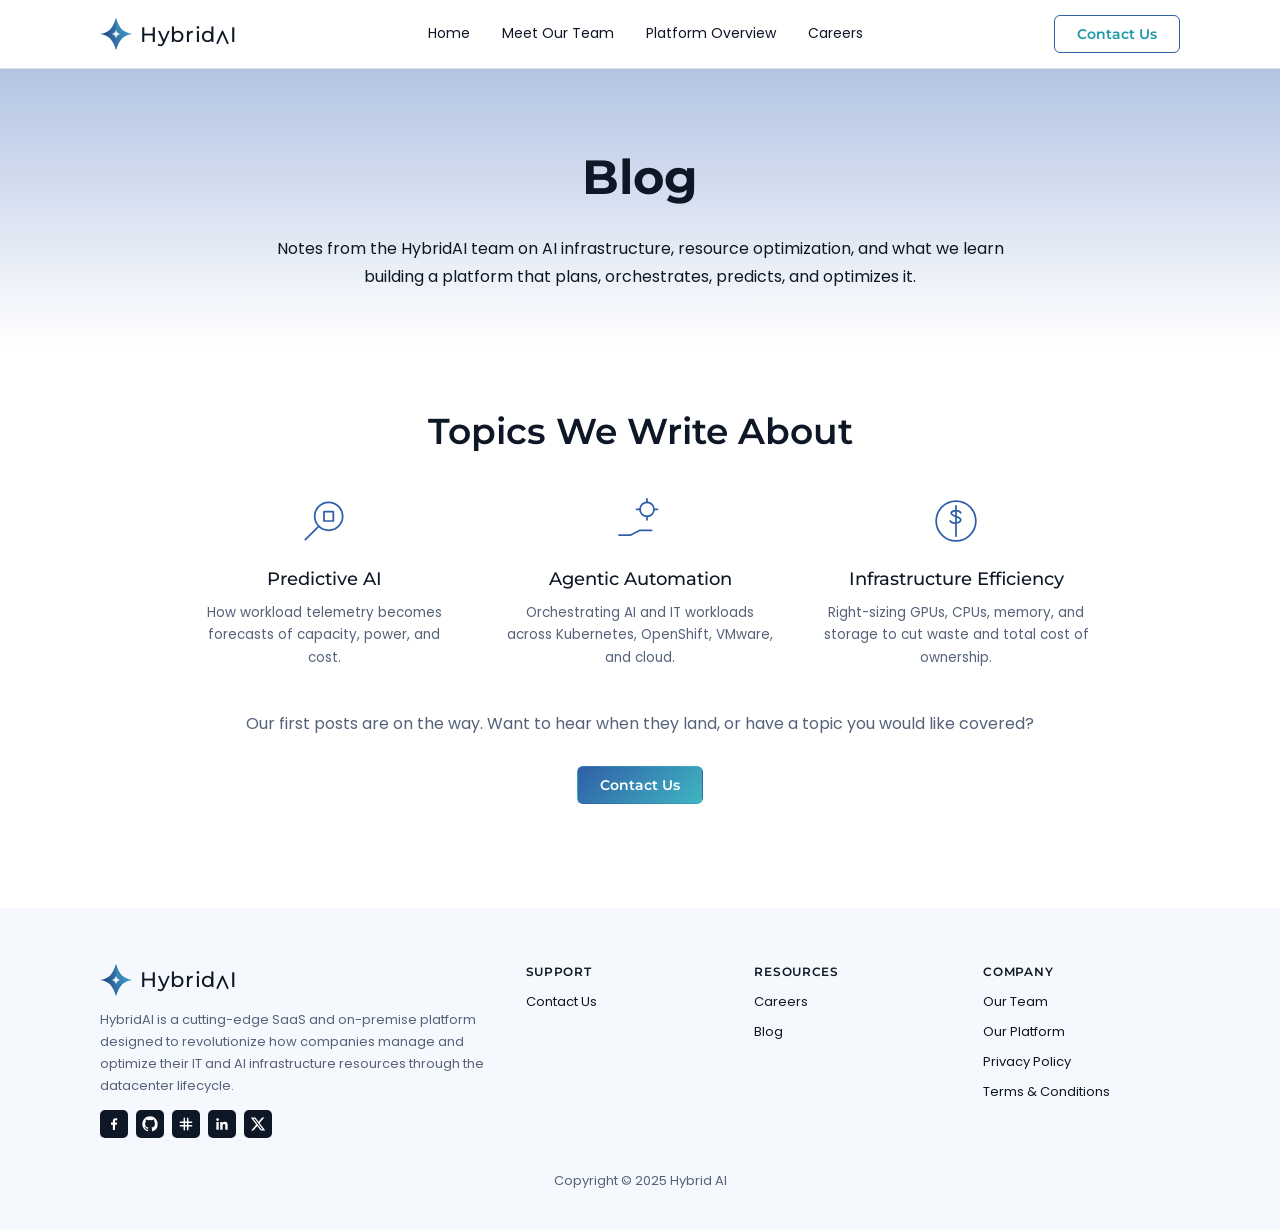
==== blog.html @ 43579c04 "Team, branding, platform, footer, blog and contact updates Co-Authored-By: Claude Sonnet 5.5 <norepl" ====
<!doctype html><html lang="en"><head><meta charset="utf-8"><meta name="viewport" content="width=device-width,initial-scale=1">
<title>Blog · HybridAI</title><meta name="description" content="Notes from the HybridAI team.">
<link rel="preconnect" href="https://fonts.googleapis.com"><link href="https://fonts.googleapis.com/css2?family=Montserrat:wght@400;500;600;700&family=Poppins:wght@400;500&display=swap" rel="stylesheet">
<link rel="stylesheet" href="assets/style.css"></head><body><a class="skip" href="#main">Skip to content</a>
<header><div class="wrap nav"><a class="logo" href="index.html"><svg width="32" height="32" viewBox="0 0 32 32" aria-hidden="true"><defs><linearGradient id="a1" x1="0" y1="0" x2="0" y2="1"><stop stop-color="#3fb5c0"/><stop offset="1" stop-color="#2f5fa8"/></linearGradient><linearGradient id="b1" x1="0" y1="0" x2="1" y2="0"><stop stop-color="#1c3f78"/><stop offset="1" stop-color="#4aa3d8"/></linearGradient></defs><path fill="url(#a1)" d="M16 0c.9 8 3.4 12.600 0 16-3.400-3.400-.9-8 0-16z" transform="rotate(0 16 16)"/><path fill="#2f5fa8" d="M16 0c1.200 8.500 5 12.500 16 16-11 3.500-14.800 7.500-16 16-1.200-8.500-5-12.500-16-16C11 12.500 14.800 8.500 16 0z" opacity=".0"/><path fill="url(#b1)" d="M32 16C23.500 17.200 19.500 21 16 32c-3.500-11-7.500-14.800-16-16 8.500-1.200 12.500-5 16-16 3.500 11 7.500 14.800 16 16z"/><path fill="url(#a1)" d="M16 0c1.200 8.500 5 12.500 16 16C23.500 17.200 19.500 21 16 32z" opacity=".55"/><path fill="#fff" opacity=".9" d="M16 11.500c.5 2.800 1.700 4 4.500 4.500-2.800.5-4 1.700-4.500 4.500-.5-2.800-1.700-4-4.500-4.500 2.800-.5 4-1.700 4.500-4.500z"/></svg><span class="wm" aria-label="HybridAI">Hybrid<svg class="lam" viewBox="0 0 14 15" aria-hidden="true"><path d="M1.500 14 7 1.500 12.500 14" fill="none" stroke="currentColor" stroke-width="2" stroke-linecap="round" stroke-linejoin="round"/></svg>I</span></a>
<button class="menu" aria-label="Menu" aria-expanded="false">☰</button><nav aria-label="Main"><ul><li><a href="index.html">Home</a></li><li><a href="team.html">Meet Our Team</a></li><li><a href="platform.html">Platform Overview</a></li><li><a href="careers.html">Careers</a></li><li class="mob"><a class="btn fill" href="contact.html#contact-form">Contact Us</a></li></ul></nav><a class="btn out" href="contact.html#contact-form">Contact Us</a></div></header>
<main id="main"><section class="band"><div class="wrap"><h1>Blog</h1><p>Notes from the HybridAI team on AI infrastructure, resource optimization, and what we learn building a platform that plans, orchestrates, predicts, and optimizes it.</p></div></section>
<div class="wrap"><section class="s"><h2>Topics We Write About</h2><div class="grid" style="max-width:900px;grid-template-columns:repeat(3,1fr)">
<div class="feat reveal"><svg viewBox="0 0 48 48"><circle cx="28" cy="20" r="12"/><path d="M19 29 8 40M24 16h8v8h-8z"/></svg><h3>Predictive AI</h3><p>How workload telemetry becomes forecasts of capacity, power, and cost.</p></div>
<div class="feat reveal"><svg viewBox="0 0 48 48"><circle cx="30" cy="14" r="6"/><path d="M30 5v3M30 20v3M21 14h3M36 14h3M6 36h10l8-4h10"/></svg><h3>Agentic Automation</h3><p>Orchestrating AI and IT workloads across Kubernetes, OpenShift, VMware, and cloud.</p></div>
<div class="feat reveal"><svg viewBox="0 0 48 48"><circle cx="24" cy="24" r="17"/><path d="M28 17c-1-2-7-3-8 0s8 3 8 6-7 4-9 1M24 11v26"/></svg><h3>Infrastructure Efficiency</h3><p>Right-sizing GPUs, CPUs, memory, and storage to cut waste and total cost of ownership.</p></div></div>
<p class="lead" style="margin-top:40px">Our first posts are on the way. Want to hear when they land, or have a topic you would like covered?</p><a class="btn fill" href="contact.html#contact-form">Contact Us</a></section></div></main>
<footer><div class="wrap"><div class="fgrid"><div><a class="logo" href="index.html"><svg width="32" height="32" viewBox="0 0 32 32" aria-hidden="true"><defs><linearGradient id="a2" x1="0" y1="0" x2="0" y2="1"><stop stop-color="#3fb5c0"/><stop offset="1" stop-color="#2f5fa8"/></linearGradient><linearGradient id="b2" x1="0" y1="0" x2="1" y2="0"><stop stop-color="#1c3f78"/><stop offset="1" stop-color="#4aa3d8"/></linearGradient></defs><path fill="url(#a2)" d="M16 0c.9 8 3.4 12.600 0 16-3.400-3.400-.9-8 0-16z" transform="rotate(0 16 16)"/><path fill="#2f5fa8" d="M16 0c1.200 8.500 5 12.500 16 16-11 3.500-14.800 7.500-16 16-1.200-8.500-5-12.500-16-16C11 12.500 14.800 8.500 16 0z" opacity=".0"/><path fill="url(#b2)" d="M32 16C23.500 17.200 19.500 21 16 32c-3.500-11-7.500-14.800-16-16 8.500-1.200 12.500-5 16-16 3.500 11 7.500 14.800 16 16z"/><path fill="url(#a2)" d="M16 0c1.200 8.500 5 12.500 16 16C23.500 17.200 19.500 21 16 32z" opacity=".55"/><path fill="#fff" opacity=".9" d="M16 11.500c.5 2.800 1.700 4 4.500 4.500-2.800.5-4 1.700-4.500 4.500-.5-2.800-1.700-4-4.500-4.500 2.800-.5 4-1.700 4.500-4.500z"/></svg><span class="wm" aria-label="HybridAI">Hybrid<svg class="lam" viewBox="0 0 14 15" aria-hidden="true"><path d="M1.500 14 7 1.500 12.500 14" fill="none" stroke="currentColor" stroke-width="2" stroke-linecap="round" stroke-linejoin="round"/></svg>I</span></a><p>HybridAI is a cutting-edge SaaS and on-premise platform designed to revolutionize how companies manage and optimize their IT and AI infrastructure resources through the datacenter lifecycle.</p>
<div class="soc"><a href="https://www.facebook.com/" target="_blank" rel="noopener noreferrer" aria-label="HybridAI on Facebook"><svg class="ico" viewBox="0 0 24 24" fill="currentColor" aria-hidden="true"><path d="M13.500 21v-8h2.700l.4-3.200h-3.100V7.800c0-.9.3-1.500 1.600-1.500h1.700V3.400c-.3 0-1.300-.1-2.400-.1-2.400 0-4.100 1.500-4.100 4.200v2.300H7.500V13h2.800v8z"/></svg></a><a href="https://github.com/" target="_blank" rel="noopener noreferrer" aria-label="HybridAI on GitHub"><svg class="ico" viewBox="0 0 24 24" fill="currentColor" aria-hidden="true"><path d="M12 .5C5.650.5.500 5.650.500 12c0 5.080 3.290 9.390 7.860 10.910.58.100.79-.25.79-.56v-2c-3.200.7-3.870-1.370-3.870-1.370-.52-1.330-1.280-1.690-1.280-1.690-1.050-.71.080-.7.080-.7 1.160.08 1.770 1.190 1.770 1.190 1.030 1.770 2.700 1.260 3.360.96.1-.75.4-1.260.73-1.550-2.550-.29-5.240-1.280-5.240-5.690 0-1.260.45-2.280 1.190-3.090-.12-.29-.52-1.460.11-3.050 0 0 .97-.31 3.170 1.180a11 11 0 0 1 5.760 0c2.200-1.490 3.170-1.180 3.170-1.180.63 1.590.23 2.760.11 3.050.74.81 1.190 1.830 1.190 3.090 0 4.420-2.690 5.390-5.250 5.680.41.36.78 1.060.78 2.140v3.170c0 .31.21.67.8.56A11.500 11.500 0 0 0 23.500 12C23.500 5.650 18.350.5 12 .5z"/></svg></a><a href="https://slack.com/" target="_blank" rel="noopener noreferrer" aria-label="HybridAI on Slack"><svg class="ico" viewBox="0 0 24 24" fill="currentColor" aria-hidden="true"><g fill="none" stroke="currentColor" stroke-width="2.200" stroke-linecap="round"><path d="M9.500 3.500v17M14.500 3.500v17M3.500 9.500h17M3.500 14.500h17"/></g></svg></a><a href="https://www.linkedin.com/" target="_blank" rel="noopener noreferrer" aria-label="HybridAI on LinkedIn"><svg class="ico" viewBox="0 0 24 24" fill="currentColor" aria-hidden="true"><path d="M20.450 20.450h-3.560v-5.570c0-1.330-.03-3.040-1.850-3.040-1.860 0-2.140 1.450-2.140 2.940v5.670H9.350V9h3.410v1.560h.05c.48-.9 1.640-1.850 3.370-1.850 3.600 0 4.270 2.370 4.270 5.460v6.280zM5.340 7.430a2.060 2.060 0 1 1 0-4.120 2.060 2.060 0 0 1 0 4.120zM7.120 20.450H3.560V9h3.560v11.450z"/></svg></a><a href="https://x.com/" target="_blank" rel="noopener noreferrer" aria-label="HybridAI on X"><svg class="ico" viewBox="0 0 24 24" fill="currentColor" aria-hidden="true"><path d="M18.244 2.250h3.308l-7.227 8.260 8.502 11.240H16.170l-5.214-6.817L4.990 21.750H1.680l7.730-8.835L1.254 2.250H8.080l4.713 6.231zm-1.161 17.520h1.833L7.084 4.126H5.117z"/></svg></a></div></div>
<div><h4>SUPPORT</h4><ul><li><a href="contact.html#contact-form">Contact Us</a></li></ul></div>
<div><h4>RESOURCES</h4><ul><li><a href="careers.html">Careers</a></li><li><a href="blog.html">Blog</a></li></ul></div>
<div><h4>COMPANY</h4><ul><li><a href="team.html">Our Team</a></li><li><a href="platform.html">Our Platform</a></li><li><a href="privacy.html">Privacy Policy</a></li><li><a href="terms.html">Terms &amp; Conditions</a></li></ul></div></div>
<p class="copy">Copyright © 2025 Hybrid AI</p></div></footer><script src="assets/app.js"></script></body></html>
---- assets/style.css ----
:root{--blue:#2f5fa8;--teal:#3fb5c0;--grad:linear-gradient(135deg,#2f5fa8,#3fb5c0);--ink:#0e1726;--muted:#55627a;--bg:#fff;--soft:#f5f8fc;--line:#dbe3ee;--r:10px}
@media(prefers-color-scheme:dark){:root{--ink:#eef3fb;--muted:#a3b0c5;--bg:#0b1220;--soft:#111a2c;--line:#24324a}}
*{box-sizing:border-box}html{scroll-behavior:smooth}
body{margin:0;font:400 16px/1.7 "Poppins",system-ui,sans-serif;color:var(--ink);background:var(--bg)}
h1,h2,h3{font-family:"Montserrat",system-ui,sans-serif;line-height:1.2;margin:0 0 .6em}
a{color:inherit;text-decoration:none}img,svg{max-width:100%}
.wrap{width:min(1080px,100% - 40px);margin-inline:auto}
.skip{position:absolute;left:-999px}.skip:focus{left:8px;top:8px;background:#fff;color:#000;padding:8px;z-index:99}
header{position:sticky;top:0;z-index:50;background:color-mix(in srgb,var(--bg) 88%,transparent);backdrop-filter:blur(12px);border-bottom:1px solid var(--line)}
.nav{display:flex;align-items:center;justify-content:space-between;height:68px;gap:16px}
.logo{display:flex;align-items:center;gap:8px}.wm{font:500 21px/1 "Montserrat",sans-serif;letter-spacing:.03em;display:inline-flex;align-items:flex-end;color:var(--ink)}.lam{width:.62em;height:.68em;margin:0 .02em .02em}
nav ul{display:flex;gap:32px;list-style:none;margin:0;padding:0;font-size:14px}
nav a{padding:6px 0;border-bottom:2px solid transparent;transition:.2s}
nav a:hover{color:var(--teal)}nav a[aria-current=page]{font-weight:600;border-color:var(--teal)}
.btn{display:inline-block;border:1.5px solid var(--blue);border-radius:6px;padding:9px 22px;font:600 14px "Montserrat";cursor:pointer;transition:.2s;color:var(--blue);background:transparent}
.btn:hover{transform:translateY(-2px);box-shadow:0 8px 20px rgba(47,95,168,.25)}
.btn.out{color:#1d98a5;border-color:var(--blue)}.btn.fill{display:inline-flex;align-items:center;gap:8px;background:var(--grad);color:#fff;border-color:transparent}
.btn.sm{padding:6px 16px;font-size:13px}
.mob{display:none}.menu{display:none;background:none;border:0;font-size:26px;color:var(--ink);cursor:pointer}
.hero{padding:96px 0 72px;text-align:center;position:relative}.hero h1{color:var(--ink)}.sp{position:absolute;color:var(--teal);pointer-events:none}.sp svg{width:100%;height:100%;display:block}.s1{width:14px;height:14px;left:6%;top:70px}.s2{width:8px;height:8px;left:12%;top:130px;opacity:.7}.s3{width:18px;height:18px;right:7%;top:64px}.s4{width:9px;height:9px;right:14%;top:150px;opacity:.7}.sparko{width:16px;height:16px}
.hero h1{font-size:clamp(28px,4.4vw,44px);font-weight:600;max-width:900px;margin-inline:auto}

.hero p{max-width:720px;margin:0 auto 32px;color:var(--muted)}
.hero .cta{display:flex;gap:16px;justify-content:center;flex-wrap:wrap}
.band{background:linear-gradient(#b3c4e3,var(--bg) 100%);padding:80px 0 56px;text-align:center}
.band h1{font-size:clamp(32px,5vw,48px)}.band p{max-width:760px;margin:0 auto;color:var(--ink)}
.grad{background:var(--grad);-webkit-background-clip:text;background-clip:text;color:transparent}
section.s{padding:64px 0;text-align:center}
.eyebrow{font-size:12px;color:var(--muted);letter-spacing:.1em;text-transform:uppercase;margin:0}
.s h2{font-size:clamp(26px,3.6vw,36px);font-weight:600}
.s p.lead{max-width:800px;margin:0 auto 28px;color:var(--muted)}
.grid{display:grid;gap:40px 48px;grid-template-columns:repeat(2,1fr);max-width:780px;margin:40px auto 0}
.feat{text-align:center}.feat svg{width:56px;height:56px;stroke:var(--blue);fill:none;stroke-width:1.5;stroke-linecap:round;stroke-linejoin:round;margin-bottom:12px}
.feat h3{font-size:18px;font-weight:500}.feat p{font-size:13.5px;color:var(--muted);margin:0}
.feat.full{grid-column:1/-1;max-width:380px;margin-inline:auto}
.reveal{opacity:0;transform:translateY(20px);transition:.7s cubic-bezier(.2,.7,.2,1)}.reveal.in{opacity:1;transform:none}
.tabs{display:flex;gap:12px;flex-wrap:wrap;margin:24px 0}.band+.wrap .tabs,.tabs.c{justify-content:center}
.tab{border:0;background:var(--soft);color:var(--ink);padding:10px 24px;border-radius:999px;font:600 14px "Montserrat";cursor:pointer;transition:.2s}
.tab:hover{background:var(--line)}.tab[aria-selected=true]{background:var(--grad);color:#fff}
.panel{display:none;grid-template-columns:1fr auto;gap:32px;align-items:center;border-top:1px solid var(--line);padding:24px 0 48px;text-align:left}
.panel.on{display:grid;animation:f .4s}@keyframes f{from{opacity:0;transform:translateY(8px)}}
.panel ul{padding-left:20px}.panel svg{width:120px;stroke:var(--blue);fill:none;stroke-width:1.6}
.team{display:flex;flex-wrap:wrap;justify-content:center;gap:32px;margin:48px 0}
.card{width:215px;border-radius:14px;overflow:hidden;position:relative;background:#222;aspect-ratio:216/239;transition:.3s}.card:hover{transform:translateY(-6px)}.card img{width:100%;height:100%;object-fit:cover;display:block}.li-ico{width:18px;height:18px;color:var(--ink);display:block}.teamh{color:var(--blue)}.card div{position:absolute;left:8px;right:8px;bottom:8px;background:var(--bg);color:var(--ink);border-radius:8px;padding:6px 10px;font:600 13px/1.3 "Montserrat";text-align:left;display:flex;justify-content:space-between;align-items:center}
.card small{display:block;font:400 10px "Poppins";color:var(--muted)}
.stat{border-block:1px solid var(--blue);padding:8px;text-align:center;font-size:26px;color:var(--blue)}.stat b{font-size:42px}
.perks{display:grid;grid-template-columns:1fr 1fr;gap:12px}.perk{padding:16px;border-radius:8px;font-size:13px;text-align:left}
.perk h3{font-size:15px;margin:6px 0}.perk p{margin:0}
.p1{background:#dde3f0;color:#14203a}.p2{background:#d9f2f1;color:#0f2e30}.p3{background:#f7e1e4;color:#3a1419}.p4{background:#fcf3dc;color:#3a2e0f}
.about{display:grid;grid-template-columns:1fr 1.7fr;gap:32px;padding:48px 0;font-size:15px}
.job{border:1px solid var(--line);border-radius:8px;padding:16px;margin:16px 0;text-align:left}
.job header{all:unset;display:flex;justify-content:space-between;align-items:flex-start;gap:12px}
.job h3{font-size:16px;margin:0}.job small{color:var(--muted)}
.contact{display:grid;grid-template-columns:1fr 1fr;gap:56px;padding:72px 0}
.contact h1{font-size:44px}.contact li{list-style:none}
form{display:grid;grid-template-columns:1fr 1fr;gap:16px}form .w{grid-column:1/-1}
label{font:600 13px "Montserrat";display:block;margin-bottom:4px}label i{color:#e0446a}
input,select,textarea{width:100%;font:inherit;padding:10px 12px;border:1px solid var(--line);border-radius:6px;background:var(--bg);color:var(--ink)}
input:focus,select:focus,textarea:focus,.tab:focus-visible,a:focus-visible,button:focus-visible{outline:2px solid var(--teal);outline-offset:2px}
input:invalid:not(:placeholder-shown){border-color:#e0446a}
.ok{display:none;padding:12px;border-radius:6px;background:#d9f2f1;color:#0f2e30}
footer{background:var(--soft);padding:56px 0 24px;margin-top:40px;font-size:13px}
.fgrid{display:grid;grid-template-columns:2fr 1fr 1fr 1fr;gap:32px}
footer h4{font:600 12px "Montserrat";letter-spacing:.06em;margin:0 0 12px}footer ul{list-style:none;margin:0;padding:0}footer li{margin-bottom:8px}
footer a:hover{color:var(--teal)}footer p{color:var(--muted)}
.soc{display:flex;gap:8px}.soc a{width:28px;height:28px;background:var(--ink);color:var(--bg);display:grid;place-items:center;border-radius:5px;transition:.2s}.soc a:hover{background:var(--blue);color:#fff}.soc svg{width:16px;height:16px}.cl{padding:0;font-weight:500;margin-top:24px}.cl li{display:flex;gap:10px;align-items:center;margin-bottom:10px}.li{width:20px;height:20px;color:var(--ink);flex:none}
.copy{text-align:center;margin-top:32px;color:var(--muted)}
@media(max-width:800px){.menu{display:block}nav{position:absolute;top:68px;left:0;right:0;background:var(--bg);border-bottom:1px solid var(--line);display:none;padding:12px 20px}nav.open{display:block}nav ul{flex-direction:column;gap:12px}.nav>.btn{display:none}.mob{display:block}.mob .btn{display:flex;justify-content:center}.s1,.s3{display:none}
.grid,.contact,.about,.panel.on,.perks{grid-template-columns:1fr}.fgrid{grid-template-columns:1fr 1fr}.contact h1{font-size:34px}form{grid-template-columns:1fr}}
@media(prefers-reduced-motion:reduce){*{animation:none!important;transition:none!important}.reveal{opacity:1;transform:none}}
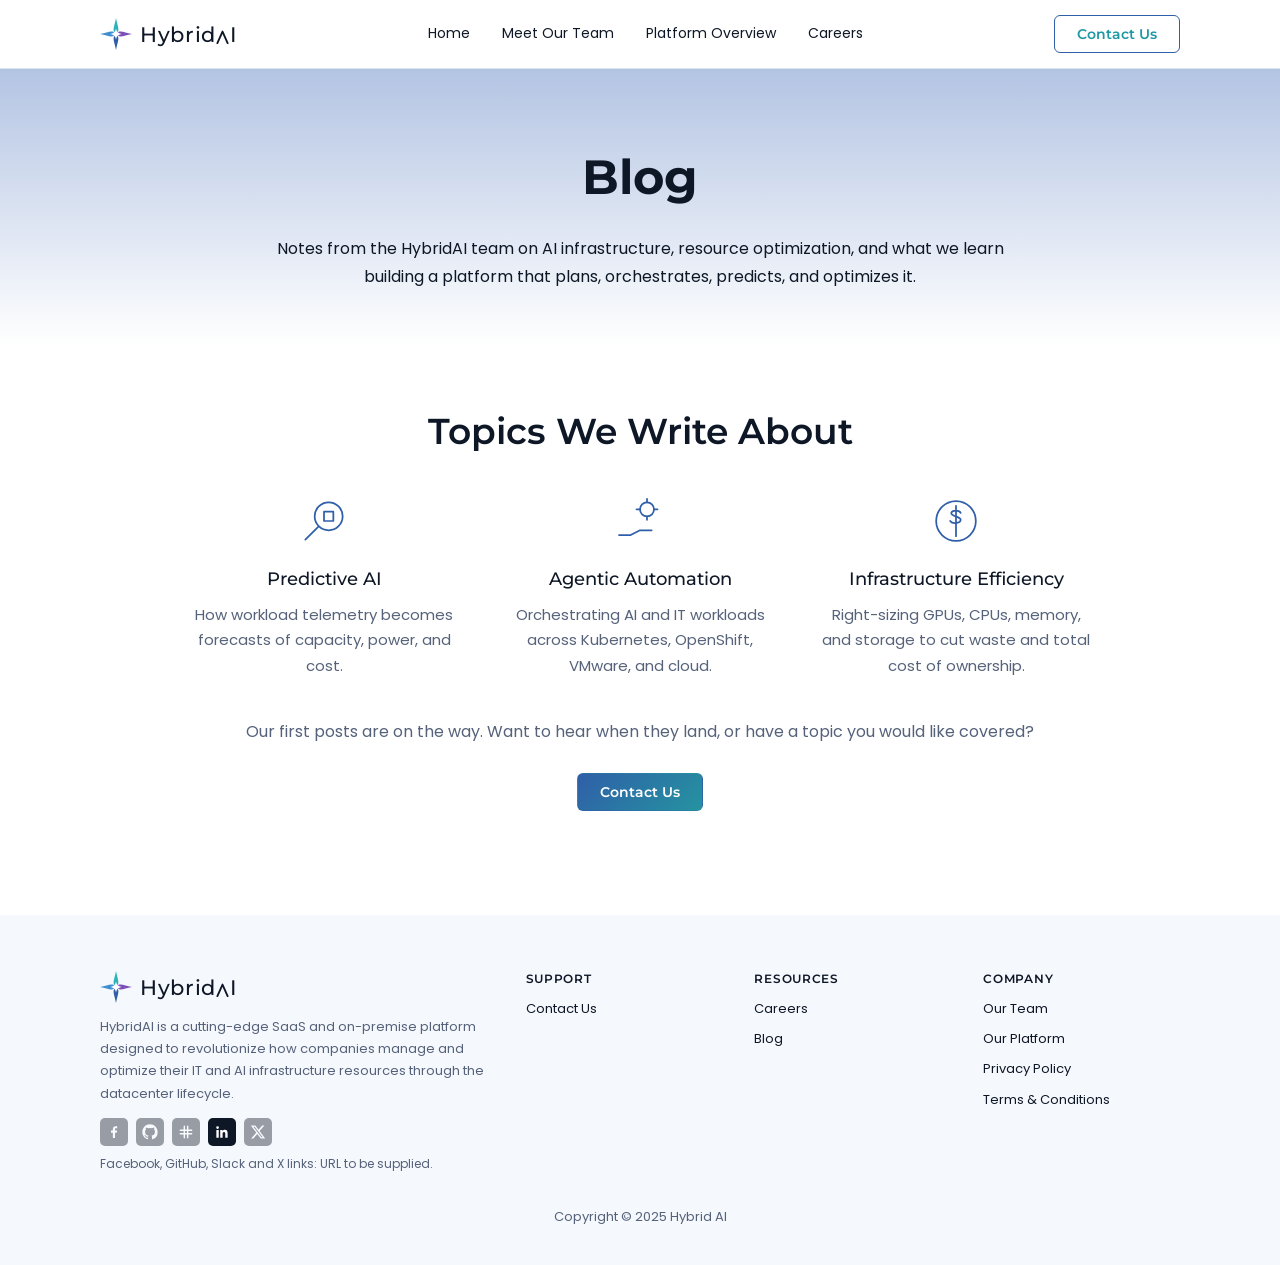
==== commit e08f3aa9: "Apply correction package v5: platform copy and icons, portraits, logo star, placeholders Co-Authored" ====
--- a/blog.html
+++ b/blog.html
@@ -2,7 +2,7 @@
 <title>Blog · HybridAI</title><meta name="description" content="Notes from the HybridAI team.">
 <link rel="preconnect" href="https://fonts.googleapis.com"><link href="https://fonts.googleapis.com/css2?family=Montserrat:wght@400;500;600;700&family=Poppins:wght@400;500&display=swap" rel="stylesheet">
 <link rel="stylesheet" href="assets/style.css"></head><body><a class="skip" href="#main">Skip to content</a>
-<header><div class="wrap nav"><a class="logo" href="index.html"><svg width="32" height="32" viewBox="0 0 32 32" aria-hidden="true"><defs><linearGradient id="a1" x1="0" y1="0" x2="0" y2="1"><stop stop-color="#3fb5c0"/><stop offset="1" stop-color="#2f5fa8"/></linearGradient><linearGradient id="b1" x1="0" y1="0" x2="1" y2="0"><stop stop-color="#1c3f78"/><stop offset="1" stop-color="#4aa3d8"/></linearGradient></defs><path fill="url(#a1)" d="M16 0c.9 8 3.4 12.600 0 16-3.400-3.400-.9-8 0-16z" transform="rotate(0 16 16)"/><path fill="#2f5fa8" d="M16 0c1.200 8.500 5 12.500 16 16-11 3.500-14.800 7.500-16 16-1.200-8.500-5-12.500-16-16C11 12.500 14.800 8.500 16 0z" opacity=".0"/><path fill="url(#b1)" d="M32 16C23.500 17.200 19.500 21 16 32c-3.500-11-7.500-14.800-16-16 8.500-1.200 12.500-5 16-16 3.500 11 7.500 14.800 16 16z"/><path fill="url(#a1)" d="M16 0c1.200 8.500 5 12.500 16 16C23.500 17.200 19.500 21 16 32z" opacity=".55"/><path fill="#fff" opacity=".9" d="M16 11.500c.5 2.800 1.700 4 4.500 4.500-2.800.5-4 1.700-4.500 4.500-.5-2.800-1.700-4-4.500-4.500 2.800-.5 4-1.700 4.500-4.500z"/></svg><span class="wm" aria-label="HybridAI">Hybrid<svg class="lam" viewBox="0 0 14 15" aria-hidden="true"><path d="M1.500 14 7 1.500 12.500 14" fill="none" stroke="currentColor" stroke-width="2" stroke-linecap="round" stroke-linejoin="round"/></svg>I</span></a>
+<header><div class="wrap nav"><a class="logo" href="index.html"><svg width="32" height="32" viewBox="0 0 32 32" aria-hidden="true"><path d="M16 0c1.400 8 4.600 12.600 0 16C11.400 12.600 14.600 8 16 0z" fill="#2bb3b8"/><path d="M32 16c-8 1.400-12.600 4.600-16 0 3.400-4.600 8-1.400 16 0z" fill="#7a4fb8"/><path d="M16 32c-1.400-8-4.600-12.600 0-16 4.600 3.400 1.400 8 0 16z" fill="#2f5fa8"/><path d="M0 16c8-1.400 12.600-4.600 16 0-3.400 4.600-8 1.400-16 0z" fill="#3f8fd0"/><path fill="#fff" d="M16 10.500c.6 3.300 2.200 4.900 5.500 5.500-3.300.6-4.900 2.200-5.500 5.500-.6-3.300-2.200-4.900-5.500-5.500 3.300-.6 4.900-2.200 5.500-5.500z"/></svg><span class="wm" aria-label="HybridAI">Hybrid<svg class="lam" viewBox="0 0 14 15" aria-hidden="true"><path d="M1.500 14 7 1.500 12.500 14" fill="none" stroke="currentColor" stroke-width="2" stroke-linecap="round" stroke-linejoin="round"/></svg>I</span></a>
 <button class="menu" aria-label="Menu" aria-expanded="false">☰</button><nav aria-label="Main"><ul><li><a href="index.html">Home</a></li><li><a href="team.html">Meet Our Team</a></li><li><a href="platform.html">Platform Overview</a></li><li><a href="careers.html">Careers</a></li><li class="mob"><a class="btn fill" href="contact.html#contact-form">Contact Us</a></li></ul></nav><a class="btn out" href="contact.html#contact-form">Contact Us</a></div></header>
 <main id="main"><section class="band"><div class="wrap"><h1>Blog</h1><p>Notes from the HybridAI team on AI infrastructure, resource optimization, and what we learn building a platform that plans, orchestrates, predicts, and optimizes it.</p></div></section>
 <div class="wrap"><section class="s"><h2>Topics We Write About</h2><div class="grid" style="max-width:900px;grid-template-columns:repeat(3,1fr)">
@@ -10,8 +10,8 @@
 <div class="feat reveal"><svg viewBox="0 0 48 48"><circle cx="30" cy="14" r="6"/><path d="M30 5v3M30 20v3M21 14h3M36 14h3M6 36h10l8-4h10"/></svg><h3>Agentic Automation</h3><p>Orchestrating AI and IT workloads across Kubernetes, OpenShift, VMware, and cloud.</p></div>
 <div class="feat reveal"><svg viewBox="0 0 48 48"><circle cx="24" cy="24" r="17"/><path d="M28 17c-1-2-7-3-8 0s8 3 8 6-7 4-9 1M24 11v26"/></svg><h3>Infrastructure Efficiency</h3><p>Right-sizing GPUs, CPUs, memory, and storage to cut waste and total cost of ownership.</p></div></div>
 <p class="lead" style="margin-top:40px">Our first posts are on the way. Want to hear when they land, or have a topic you would like covered?</p><a class="btn fill" href="contact.html#contact-form">Contact Us</a></section></div></main>
-<footer><div class="wrap"><div class="fgrid"><div><a class="logo" href="index.html"><svg width="32" height="32" viewBox="0 0 32 32" aria-hidden="true"><defs><linearGradient id="a2" x1="0" y1="0" x2="0" y2="1"><stop stop-color="#3fb5c0"/><stop offset="1" stop-color="#2f5fa8"/></linearGradient><linearGradient id="b2" x1="0" y1="0" x2="1" y2="0"><stop stop-color="#1c3f78"/><stop offset="1" stop-color="#4aa3d8"/></linearGradient></defs><path fill="url(#a2)" d="M16 0c.9 8 3.4 12.600 0 16-3.400-3.400-.9-8 0-16z" transform="rotate(0 16 16)"/><path fill="#2f5fa8" d="M16 0c1.200 8.500 5 12.500 16 16-11 3.500-14.800 7.500-16 16-1.200-8.500-5-12.500-16-16C11 12.500 14.800 8.500 16 0z" opacity=".0"/><path fill="url(#b2)" d="M32 16C23.500 17.200 19.500 21 16 32c-3.500-11-7.500-14.800-16-16 8.500-1.200 12.500-5 16-16 3.500 11 7.500 14.800 16 16z"/><path fill="url(#a2)" d="M16 0c1.200 8.500 5 12.500 16 16C23.500 17.200 19.500 21 16 32z" opacity=".55"/><path fill="#fff" opacity=".9" d="M16 11.500c.5 2.800 1.700 4 4.500 4.500-2.800.5-4 1.700-4.500 4.500-.5-2.800-1.700-4-4.500-4.500 2.800-.5 4-1.700 4.500-4.500z"/></svg><span class="wm" aria-label="HybridAI">Hybrid<svg class="lam" viewBox="0 0 14 15" aria-hidden="true"><path d="M1.500 14 7 1.500 12.500 14" fill="none" stroke="currentColor" stroke-width="2" stroke-linecap="round" stroke-linejoin="round"/></svg>I</span></a><p>HybridAI is a cutting-edge SaaS and on-premise platform designed to revolutionize how companies manage and optimize their IT and AI infrastructure resources through the datacenter lifecycle.</p>
-<div class="soc"><a href="https://www.facebook.com/" target="_blank" rel="noopener noreferrer" aria-label="HybridAI on Facebook"><svg class="ico" viewBox="0 0 24 24" fill="currentColor" aria-hidden="true"><path d="M13.500 21v-8h2.700l.4-3.200h-3.100V7.800c0-.9.3-1.500 1.600-1.500h1.700V3.400c-.3 0-1.300-.1-2.400-.1-2.400 0-4.100 1.500-4.100 4.200v2.300H7.500V13h2.800v8z"/></svg></a><a href="https://github.com/" target="_blank" rel="noopener noreferrer" aria-label="HybridAI on GitHub"><svg class="ico" viewBox="0 0 24 24" fill="currentColor" aria-hidden="true"><path d="M12 .5C5.650.5.500 5.650.500 12c0 5.080 3.290 9.390 7.860 10.910.58.100.79-.25.79-.56v-2c-3.200.7-3.870-1.370-3.870-1.370-.52-1.330-1.280-1.690-1.280-1.690-1.050-.71.080-.7.080-.7 1.160.08 1.770 1.190 1.770 1.190 1.030 1.770 2.700 1.260 3.360.96.1-.75.4-1.260.73-1.550-2.550-.29-5.240-1.280-5.240-5.690 0-1.260.45-2.280 1.190-3.090-.12-.29-.52-1.460.11-3.050 0 0 .97-.31 3.170 1.180a11 11 0 0 1 5.760 0c2.200-1.490 3.170-1.180 3.170-1.180.63 1.590.23 2.760.11 3.050.74.81 1.190 1.830 1.190 3.090 0 4.420-2.690 5.390-5.250 5.680.41.36.78 1.060.78 2.140v3.170c0 .31.21.67.8.56A11.500 11.500 0 0 0 23.500 12C23.500 5.650 18.350.5 12 .5z"/></svg></a><a href="https://slack.com/" target="_blank" rel="noopener noreferrer" aria-label="HybridAI on Slack"><svg class="ico" viewBox="0 0 24 24" fill="currentColor" aria-hidden="true"><g fill="none" stroke="currentColor" stroke-width="2.200" stroke-linecap="round"><path d="M9.500 3.500v17M14.500 3.500v17M3.500 9.500h17M3.500 14.500h17"/></g></svg></a><a href="https://www.linkedin.com/" target="_blank" rel="noopener noreferrer" aria-label="HybridAI on LinkedIn"><svg class="ico" viewBox="0 0 24 24" fill="currentColor" aria-hidden="true"><path d="M20.450 20.450h-3.560v-5.570c0-1.330-.03-3.040-1.850-3.040-1.860 0-2.140 1.450-2.140 2.940v5.670H9.350V9h3.410v1.560h.05c.48-.9 1.640-1.850 3.370-1.850 3.600 0 4.270 2.370 4.270 5.460v6.280zM5.340 7.430a2.060 2.060 0 1 1 0-4.120 2.060 2.060 0 0 1 0 4.120zM7.120 20.450H3.560V9h3.560v11.450z"/></svg></a><a href="https://x.com/" target="_blank" rel="noopener noreferrer" aria-label="HybridAI on X"><svg class="ico" viewBox="0 0 24 24" fill="currentColor" aria-hidden="true"><path d="M18.244 2.250h3.308l-7.227 8.260 8.502 11.240H16.170l-5.214-6.817L4.990 21.750H1.680l7.730-8.835L1.254 2.250H8.080l4.713 6.231zm-1.161 17.520h1.833L7.084 4.126H5.117z"/></svg></a></div></div>
+<footer><div class="wrap"><div class="fgrid"><div><a class="logo" href="index.html"><svg width="32" height="32" viewBox="0 0 32 32" aria-hidden="true"><path d="M16 0c1.400 8 4.600 12.600 0 16C11.400 12.600 14.600 8 16 0z" fill="#2bb3b8"/><path d="M32 16c-8 1.400-12.600 4.600-16 0 3.400-4.600 8-1.400 16 0z" fill="#7a4fb8"/><path d="M16 32c-1.400-8-4.600-12.600 0-16 4.600 3.400 1.400 8 0 16z" fill="#2f5fa8"/><path d="M0 16c8-1.400 12.600-4.600 16 0-3.400 4.600-8 1.400-16 0z" fill="#3f8fd0"/><path fill="#fff" d="M16 10.500c.6 3.300 2.200 4.900 5.500 5.500-3.300.6-4.900 2.200-5.500 5.500-.6-3.300-2.200-4.900-5.500-5.500 3.300-.6 4.900-2.200 5.500-5.500z"/></svg><span class="wm" aria-label="HybridAI">Hybrid<svg class="lam" viewBox="0 0 14 15" aria-hidden="true"><path d="M1.500 14 7 1.500 12.500 14" fill="none" stroke="currentColor" stroke-width="2" stroke-linecap="round" stroke-linejoin="round"/></svg>I</span></a><p>HybridAI is a cutting-edge SaaS and on-premise platform designed to revolutionize how companies manage and optimize their IT and AI infrastructure resources through the datacenter lifecycle.</p>
+<div class="soc"><span class="ph" title="Facebook URL to be supplied" aria-label="Facebook (URL to be supplied)"><svg class="ico" viewBox="0 0 24 24" fill="currentColor" aria-hidden="true"><path d="M13.500 21v-8h2.700l.4-3.200h-3.100V7.800c0-.9.3-1.500 1.600-1.500h1.700V3.400c-.3 0-1.300-.1-2.400-.1-2.400 0-4.100 1.500-4.100 4.200v2.300H7.500V13h2.800v8z"/></svg></span><span class="ph" title="GitHub URL to be supplied" aria-label="GitHub (URL to be supplied)"><svg class="ico" viewBox="0 0 24 24" fill="currentColor" aria-hidden="true"><path d="M12 .5C5.650.5.500 5.650.500 12c0 5.080 3.290 9.390 7.860 10.910.58.100.79-.25.79-.56v-2c-3.200.7-3.870-1.370-3.870-1.370-.52-1.330-1.280-1.690-1.280-1.690-1.050-.71.080-.7.080-.7 1.160.08 1.770 1.190 1.770 1.190 1.030 1.770 2.700 1.260 3.360.96.1-.75.4-1.260.73-1.550-2.550-.29-5.240-1.280-5.240-5.690 0-1.260.45-2.280 1.190-3.090-.12-.29-.52-1.460.11-3.050 0 0 .97-.31 3.170 1.180a11 11 0 0 1 5.760 0c2.200-1.490 3.170-1.180 3.170-1.180.63 1.590.23 2.760.11 3.050.74.81 1.190 1.830 1.190 3.090 0 4.420-2.690 5.390-5.250 5.680.41.36.78 1.060.78 2.140v3.170c0 .31.21.67.8.56A11.500 11.500 0 0 0 23.500 12C23.500 5.650 18.350.5 12 .5z"/></svg></span><span class="ph" title="Slack URL to be supplied" aria-label="Slack (URL to be supplied)"><svg class="ico" viewBox="0 0 24 24" fill="currentColor" aria-hidden="true"><g fill="none" stroke="currentColor" stroke-width="2.200" stroke-linecap="round"><path d="M9.500 3.500v17M14.500 3.500v17M3.500 9.500h17M3.500 14.500h17"/></g></svg></span><a href="https://www.linkedin.com/company/hybridai-ai/" target="_blank" rel="noopener noreferrer" aria-label="HybridAI on LinkedIn"><svg class="ico" viewBox="0 0 24 24" fill="currentColor" aria-hidden="true"><path d="M20.450 20.450h-3.560v-5.570c0-1.330-.03-3.040-1.850-3.040-1.860 0-2.140 1.450-2.140 2.940v5.670H9.350V9h3.410v1.560h.05c.48-.9 1.640-1.850 3.370-1.850 3.600 0 4.270 2.370 4.270 5.460v6.280zM5.340 7.430a2.060 2.060 0 1 1 0-4.120 2.060 2.060 0 0 1 0 4.120zM7.120 20.450H3.560V9h3.560v11.450z"/></svg></a><span class="ph" title="X URL to be supplied" aria-label="X (URL to be supplied)"><svg class="ico" viewBox="0 0 24 24" fill="currentColor" aria-hidden="true"><path d="M18.244 2.250h3.308l-7.227 8.260 8.502 11.240H16.170l-5.214-6.817L4.990 21.750H1.680l7.730-8.835L1.254 2.250H8.080l4.713 6.231zm-1.161 17.520h1.833L7.084 4.126H5.117z"/></svg></span></div><p class="tbc-note">Facebook, GitHub, Slack and X links: URL to be supplied.</p></div>
 <div><h4>SUPPORT</h4><ul><li><a href="contact.html#contact-form">Contact Us</a></li></ul></div>
 <div><h4>RESOURCES</h4><ul><li><a href="careers.html">Careers</a></li><li><a href="blog.html">Blog</a></li></ul></div>
 <div><h4>COMPANY</h4><ul><li><a href="team.html">Our Team</a></li><li><a href="platform.html">Our Platform</a></li><li><a href="privacy.html">Privacy Policy</a></li><li><a href="terms.html">Terms &amp; Conditions</a></li></ul></div></div>
--- a/assets/style.css
+++ b/assets/style.css
@@ -1,4 +1,4 @@
-:root{--blue:#2f5fa8;--teal:#3fb5c0;--grad:linear-gradient(135deg,#2f5fa8,#3fb5c0);--ink:#0e1726;--muted:#55627a;--bg:#fff;--soft:#f5f8fc;--line:#dbe3ee;--r:10px}
+:root{--blue:#2f5fa8;--teal:#3fb5c0;--grad:linear-gradient(135deg,#2f5fa8,#2593a0);--ink:#0e1726;--muted:#55627a;--bg:#fff;--soft:#f5f8fc;--line:#dbe3ee;--r:10px}
 @media(prefers-color-scheme:dark){:root{--ink:#eef3fb;--muted:#a3b0c5;--bg:#0b1220;--soft:#111a2c;--line:#24324a}}
 *{box-sizing:border-box}html{scroll-behavior:smooth}
 body{margin:0;font:400 16px/1.7 "Poppins",system-ui,sans-serif;color:var(--ink);background:var(--bg)}
@@ -39,7 +39,7 @@
 .tab:hover{background:var(--line)}.tab[aria-selected=true]{background:var(--grad);color:#fff}
 .panel{display:none;grid-template-columns:1fr auto;gap:32px;align-items:center;border-top:1px solid var(--line);padding:24px 0 48px;text-align:left}
 .panel.on{display:grid;animation:f .4s}@keyframes f{from{opacity:0;transform:translateY(8px)}}
-.panel ul{padding-left:20px}.panel svg{width:120px;stroke:var(--blue);fill:none;stroke-width:1.6}
+.panel ul{padding-left:20px}.panel>svg{width:150px;height:150px}
 .team{display:flex;flex-wrap:wrap;justify-content:center;gap:32px;margin:48px 0}
 .card{width:215px;border-radius:14px;overflow:hidden;position:relative;background:#222;aspect-ratio:216/239;transition:.3s}.card:hover{transform:translateY(-6px)}.card img{width:100%;height:100%;object-fit:cover;display:block}.li-ico{width:18px;height:18px;color:var(--ink);display:block}.teamh{color:var(--blue)}.card div{position:absolute;left:8px;right:8px;bottom:8px;background:var(--bg);color:var(--ink);border-radius:8px;padding:6px 10px;font:600 13px/1.3 "Montserrat";text-align:left;display:flex;justify-content:space-between;align-items:center}
 .card small{display:block;font:400 10px "Poppins";color:var(--muted)}
@@ -68,3 +68,10 @@
 @media(max-width:800px){.menu{display:block}nav{position:absolute;top:68px;left:0;right:0;background:var(--bg);border-bottom:1px solid var(--line);display:none;padding:12px 20px}nav.open{display:block}nav ul{flex-direction:column;gap:12px}.nav>.btn{display:none}.mob{display:block}.mob .btn{display:flex;justify-content:center}.s1,.s3{display:none}
 .grid,.contact,.about,.panel.on,.perks{grid-template-columns:1fr}.fgrid{grid-template-columns:1fr 1fr}.contact h1{font-size:34px}form{grid-template-columns:1fr}}
 @media(prefers-reduced-motion:reduce){*{animation:none!important;transition:none!important}.reveal{opacity:1;transform:none}}
+
+.ph{opacity:.4;cursor:not-allowed;width:28px;height:28px;display:grid;place-items:center;border-radius:5px;background:var(--ink);color:var(--bg)}
+.card .ph{background:none;color:var(--ink);width:auto;height:auto;opacity:.45}
+.tbc{font-size:11px;color:#b3541e;border:1px dashed currentColor;border-radius:4px;padding:0 6px;margin-left:6px;white-space:nowrap}
+.tbc-note{font-size:12px;color:var(--muted);margin:8px 0 0}
+.feat p{font-size:15px}
+@media(max-width:800px){body{font-size:16px}.feat p,.perk,footer{font-size:16px}.panel>svg{width:110px;height:110px}}
